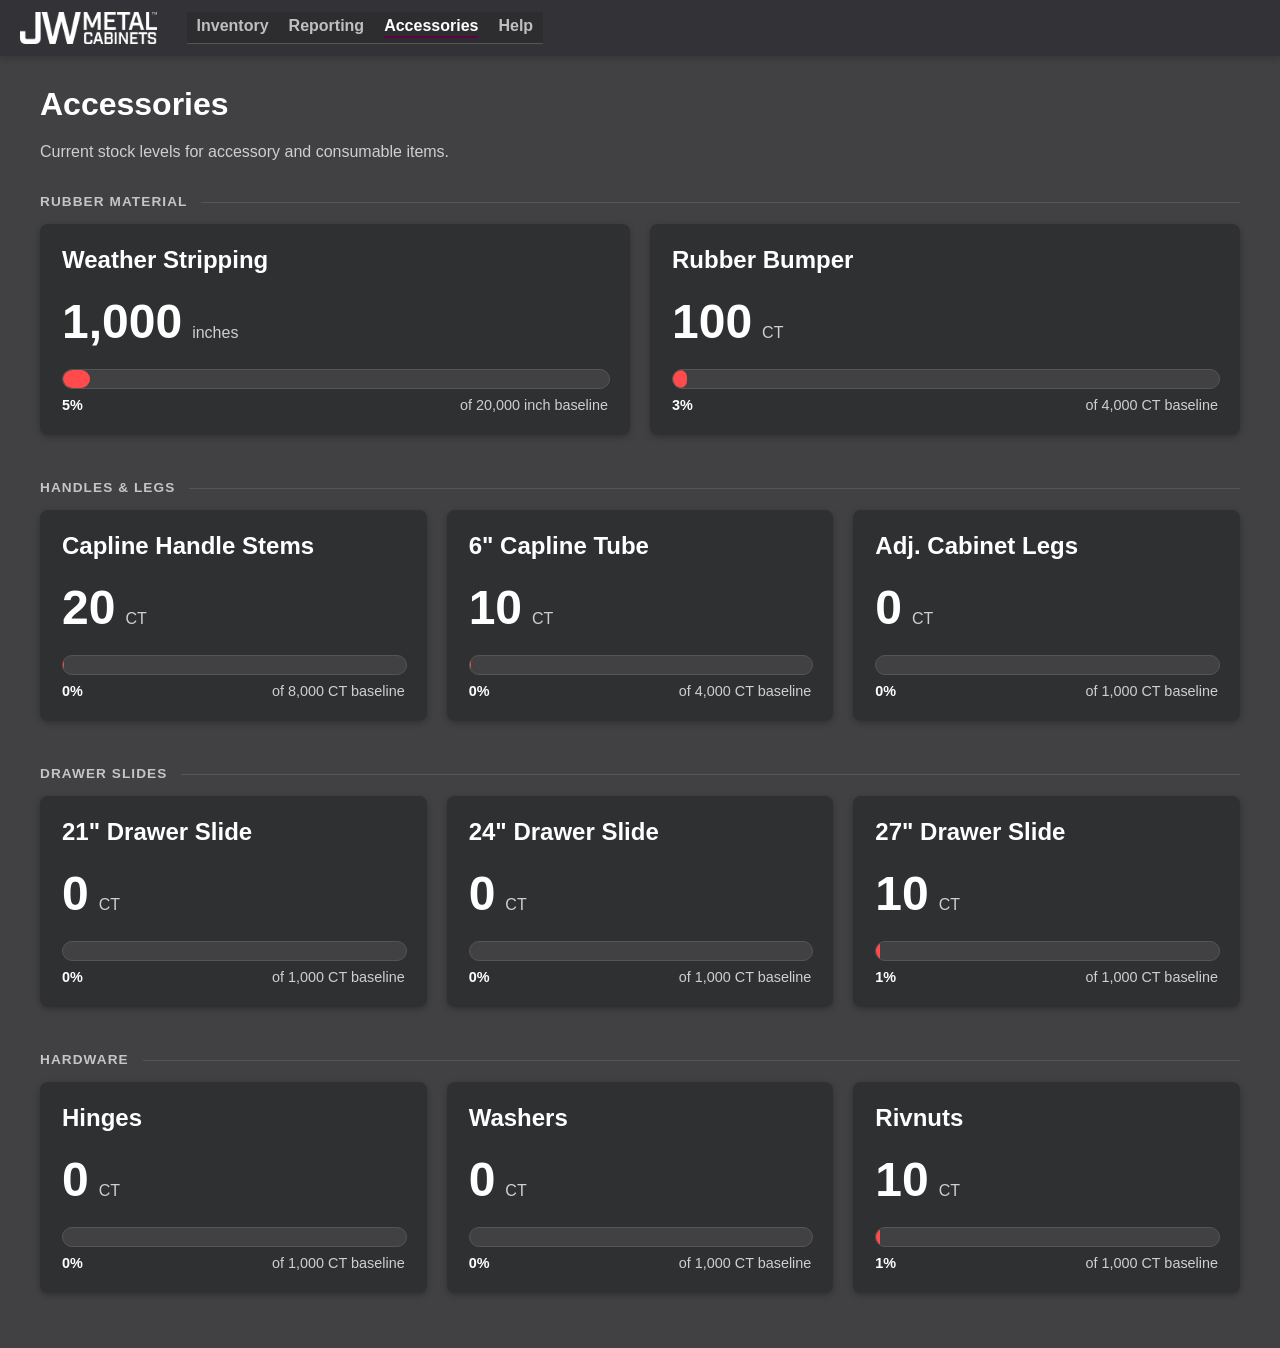
==== accessories.html @ 187a9364 "Add files via upload" ====
<!DOCTYPE html>
<html lang="en">

<head>

    <link rel="icon" href="assets/images/jw-dark.svg" type="image/svg+xml" media="(prefers-color-scheme: dark)">

    <link rel="icon" href="assets/images/jw-light.svg" type="image/svg+xml" media="(prefers-color-scheme: light)">

    <meta charset="UTF-8">

    <meta name="viewport" content="width=device-width, initial-scale=1.0">

    <title>Accessories</title>

    <link rel="stylesheet" href="css/main.css">

</head>


<body>


    <!-- =========================
     HEADER
========================= -->

    <header class="header">

        <div class="header-left">

            <img src="assets/images/JW-Metal-Cabinets-Logo.png" alt="JW Metal Cabinets" class="logo">

            <nav class="nav-bar">

                <a href="index.html" class="nav-link">
                    Inventory
                </a>

                <a href="reporting.html" class="nav-link">
                    Reporting
                </a>

                <a href="accessories.html" class="nav-link active">
                    Accessories
                </a>

                <a href="help.html" class="nav-link">
                    Help
                </a>

            </nav>

        </div>

    </header>


    <!-- =========================
     ACCESSORIES CONTENT
========================= -->

    <div class="reporting-container">

        <h1>Accessories</h1>

        <p class="reporting-intro">
            Current stock levels for accessory and consumable items.
        </p>


        <!-- =========================
         RB GASKET
    ========================= -->


        <div class="consumable-group">

            <div class="consumable-group-header">
                <span>Rubber Material</span>
            </div>

            <div class="consumable-card-row">

                <div class="reporting-card consumable-card" data-sku="RB_GASKET" data-baseline="20000"
                    data-unit="inches" data-warning="50" data-critical="25" style="--group-color: #15161b;">

                    <h2>Weather Stripping</h2>

                    <div class="material-quantity">

                        <span class="consumable-quantity">
                            --
                        </span>

                        <span class="material-unit">
                            inches
                        </span>

                    </div>


                    <div class="material-progress">

                        <div class="material-progress-bar">
                        </div>

                    </div>


                    <div class="material-status">

                        <span class="consumable-percentage">
                            --%
                        </span>

                        <span>
                            of
                            <span class="consumable-baseline">--</span>
                            <span class="material-unit-singular">inch</span>
                            baseline
                        </span>

                    </div>

                </div>

                <div class="reporting-card consumable-card" data-sku="RB_BUMP" data-baseline="4000" data-unit="CT"
                    data-warning="50" data-critical="10" style="--group-color: #15161b;">

                    <h2>Rubber Bumper</h2>

                    <div class="material-quantity">

                        <span class="consumable-quantity">
                            --
                        </span>

                        <span class="material-unit">
                            inches
                        </span>

                    </div>


                    <div class="material-progress">

                        <div class="material-progress-bar">
                        </div>

                    </div>


                    <div class="material-status">

                        <span class="consumable-percentage">
                            --%
                        </span>

                        <span>
                            of
                            <span class="consumable-baseline">
                                10,000
                            </span>

                            <span class="material-unit">
                                inches
                            </span>

                            baseline
                        </span>

                    </div>

                </div>






            </div>
        </div>







        <!--
        ADD MORE ACCESSORIES HERE

        Two cards inside the same
        .consumable-card-row will
        appear side-by-side.

        Example:

        <div class="consumable-card-row">

            CARD 1

            CARD 2

        </div>

        A single card can also have
        its own .consumable-card-row.
    -->

        <!--

    ACCESSORIES ROW 2
    - CAPLINE HANDLE END STEMS
    - 6" CAPLINE TUBE

    -->

        <div class="consumable-group">

            <div class="consumable-group-header">
                <span>handles & legs</span>
            </div>



            <div class="consumable-card-row three-column-row">

                <div class="reporting-card consumable-card" data-sku="CAP_STEM" data-baseline="8000" data-unit="CT"
                    data-warning="50" data-critical="25" style="--group-color: #7e4615;">


                    <h2>Capline Handle Stems</h2>

                    <div class="material-quantity">

                        <span class="consumable-quantity">
                            --
                        </span>

                        <span class="material-unit">
                            inches
                        </span>

                    </div>


                    <div class="material-progress">

                        <div class="material-progress-bar">
                        </div>

                    </div>


                    <div class="material-status">

                        <span class="consumable-percentage">
                            --%
                        </span>

                        <span>
                            of
                            <span class="consumable-baseline">
                                10,000
                            </span>

                            <span class="material-unit">
                                inches
                            </span>

                            baseline
                        </span>

                    </div>

                </div>

                <div class="reporting-card consumable-card" data-sku="CAP_6IN_TUBE" data-baseline="4000" data-unit="CT"
                    data-warning="50" data-critical="25" style="--group-color: #7e4615;">

                    <h2>6" Capline Tube</h2>

                    <div class="material-quantity">

                        <span class="consumable-quantity">
                            --
                        </span>

                        <span class="material-unit">
                            inches
                        </span>

                    </div>


                    <div class="material-progress">

                        <div class="material-progress-bar">
                        </div>

                    </div>


                    <div class="material-status">

                        <span class="consumable-percentage">
                            --%
                        </span>

                        <span>
                            of
                            <span class="consumable-baseline">
                                10,000
                            </span>

                            <span class="material-unit">
                                inches
                            </span>

                            baseline
                        </span>

                    </div>



                </div>


                <div class="reporting-card consumable-card" data-sku="CAB_LEG" data-baseline="1000" data-unit="CT"
                    data-warning="50" data-critical="25" style="--group-color: #7e4615;">

                    <h2>Adj. Cabinet Legs</h2>

                    <div class="material-quantity">

                        <span class="consumable-quantity">
                            --
                        </span>

                        <span class="material-unit">
                            inches
                        </span>

                    </div>


                    <div class="material-progress">

                        <div class="material-progress-bar">
                        </div>

                    </div>


                    <div class="material-status">

                        <span class="consumable-percentage">
                            --%
                        </span>

                        <span>
                            of
                            <span class="consumable-baseline">
                                10,000
                            </span>

                            <span class="material-unit">
                                inches
                            </span>

                            baseline
                        </span>

                    </div>


                </div>

            </div>
        </div>
















        <!--
    END OF ROW 2
    -->

        <div class="consumable-group">

            <div class="consumable-group-header">
                <span>drawer slides</span>
            </div>


            <div class="consumable-card-row three-column-row">

                <div class="reporting-card consumable-card" data-sku="CAB_LEG" data-baseline="1000" data-unit="CT"
                    data-warning="50" data-critical="25" style="--group-color: #25498b;">

                    <h2>21" Drawer Slide</h2>

                    <div class="material-quantity">

                        <span class="consumable-quantity">
                            --
                        </span>

                        <span class="material-unit">
                            inches
                        </span>

                    </div>


                    <div class="material-progress">

                        <div class="material-progress-bar">
                        </div>

                    </div>


                    <div class="material-status">

                        <span class="consumable-percentage">
                            --%
                        </span>

                        <span>
                            of
                            <span class="consumable-baseline">
                                10,000
                            </span>

                            <span class="material-unit">
                                inches
                            </span>

                            baseline
                        </span>

                    </div>

                </div>

                <div class="reporting-card consumable-card" data-sku="CAB_LEG" data-baseline="1000" data-unit="CT"
                    data-warning="50" data-critical="25" style="--group-color: #25498b;">

                    <h2>24" Drawer Slide</h2>

                    <div class="material-quantity">

                        <span class="consumable-quantity">
                            --
                        </span>

                        <span class="material-unit">
                            inches
                        </span>

                    </div>


                    <div class="material-progress">

                        <div class="material-progress-bar">
                        </div>

                    </div>


                    <div class="material-status">

                        <span class="consumable-percentage">
                            --%
                        </span>

                        <span>
                            of
                            <span class="consumable-baseline">
                                10,000
                            </span>

                            <span class="material-unit">
                                inches
                            </span>

                            baseline
                        </span>

                    </div>

                </div>





                <div class="reporting-card consumable-card" data-sku="CAP_6IN_TUBE" data-baseline="1000" data-unit="CT"
                    data-warning="50" data-critical="25" style="--group-color: #d4e3ff;">

                    <h2>27" Drawer Slide</h2>

                    <div class="material-quantity">

                        <span class="consumable-quantity">
                            --
                        </span>

                        <span class="material-unit">
                            inches
                        </span>

                    </div>


                    <div class="material-progress">

                        <div class="material-progress-bar">
                        </div>

                    </div>


                    <div class="material-status">

                        <span class="consumable-percentage">
                            --%
                        </span>

                        <span>
                            of
                            <span class="consumable-baseline">
                                10,000
                            </span>

                            <span class="material-unit">
                                inches
                            </span>

                            baseline
                        </span>

                    </div>

                </div>
            </div>





        </div>








        <!--
    END OF ROW 3
    START OF ROW 4
    -->






        <div class="consumable-group">

            <div class="consumable-group-header">
                <span>hardware</span>
            </div>


            <div class="consumable-card-row three-column-row">

                <div class="reporting-card consumable-card" data-sku="CAB_LEG" data-baseline="1000" data-unit="CT"
                    data-warning="50" data-critical="25" style="--group-color: #25498b;">

                    <h2>Hinges</h2>

                    <div class="material-quantity">

                        <span class="consumable-quantity">
                            --
                        </span>

                        <span class="material-unit">
                            inches
                        </span>

                    </div>


                    <div class="material-progress">

                        <div class="material-progress-bar">
                        </div>

                    </div>


                    <div class="material-status">

                        <span class="consumable-percentage">
                            --%
                        </span>

                        <span>
                            of
                            <span class="consumable-baseline">
                                10,000
                            </span>

                            <span class="material-unit">
                                inches
                            </span>

                            baseline
                        </span>

                    </div>

                </div>

                <div class="reporting-card consumable-card" data-sku="CAB_LEG" data-baseline="1000" data-unit="CT"
                    data-warning="50" data-critical="25" style="--group-color: #25498b;">

                    <h2>Washers</h2>

                    <div class="material-quantity">

                        <span class="consumable-quantity">
                            --
                        </span>

                        <span class="material-unit">
                            inches
                        </span>

                    </div>


                    <div class="material-progress">

                        <div class="material-progress-bar">
                        </div>

                    </div>


                    <div class="material-status">

                        <span class="consumable-percentage">
                            --%
                        </span>

                        <span>
                            of
                            <span class="consumable-baseline">
                                10,000
                            </span>

                            <span class="material-unit">
                                inches
                            </span>

                            baseline
                        </span>

                    </div>

                </div>





                <div class="reporting-card consumable-card" data-sku="CAP_6IN_TUBE" data-baseline="1000" data-unit="CT"
                    data-warning="50" data-critical="25" style="--group-color: #d4e3ff;">

                    <h2>Rivnuts</h2>

                    <div class="material-quantity">

                        <span class="consumable-quantity">
                            --
                        </span>

                        <span class="material-unit">
                            inches
                        </span>

                    </div>


                    <div class="material-progress">

                        <div class="material-progress-bar">
                        </div>

                    </div>


                    <div class="material-status">

                        <span class="consumable-percentage">
                            --%
                        </span>

                        <span>
                            of
                            <span class="consumable-baseline">
                                10,000
                            </span>

                            <span class="material-unit">
                                inches
                            </span>

                            baseline
                        </span>

                    </div>

                </div>
            </div>





        </div>

<!--
     END OF ROW 4   
-->





    </div>

    <!-- =========================
     JAVASCRIPT
========================= -->

    <script src="assets/js/accessories.js"></script>


</body>

</html>
---- css/main.css ----
:root {

--bg-main: #414042;


    --bg-card: #2f3032;

    --accent: #5f0048;

    --white: #ffffff;
    --grey: #dddddd;

    --green: #6dffac;
    --yellow: #faf069;
    --red: #ff4b4b;


}








html {
    font-family: sans-serif;
    line-height: 1.15;
    -webkit-text-size-adjust: 100%;
    -webkit-tap-highlight-color: transparent;
}



body {
    background-color: #414042;
    color: #ffffff;
    margin: 0;
}

.container{
    padding: 0px 10px;

}


@media (max-width: 768px) {

    .header {
        flex-direction: column;
        align-items: flex-start;
        gap: 10px;
    }

    .logo {
        height: 32px;
    }

    .header h1 {
        font-size: 1.5rem;
    }

    .snapshot-info,
    .column-toggle,
    .dataTables_wrapper {
        padding-left: 15px;
        padding-right: 15px;
    }


.dt-input {
   min-height:38px;
}


.dataTables_wrapper .dt-layout-row {
    display: flex;
    flex-direction: column;
    gap: 12px;
}

.dt-length,
.dt-search input {
        width:100%;
        max-width:none;
        box-sizing:border-box;
    }

   


    
.snapshot-info{
        display:block;
        width:100%;
        text-align:center;
        margin-top:6px;
        padding:0;
    }








}




/* =========================
   HEADER
========================= */

.header {
    display: flex;
    align-items: center;
    justify-content:space-between;
    padding: 12px 20px;
    background-color: #01000f36;
    box-shadow: 0 2px 8px rgba(0,0,0,0.2);
}

.header-left {
    display: flex;
    align-items: center;
    gap: 30px;
}


.logo {
    height: 32px;
    width: auto;
}

.header h1 {
    margin: 0;
    font-size: 1.7rem;
    font-weight: 600;
    color: #ffffff;
}

.controls {
    display: flex;
    flex-wrap: wrap;
    gap: 25px;
    align-items: center;
    padding: 0px 0px;
}

/* =========================
   SNAPSHOT TEXT
========================= */

.snapshot-info {
    color: #6b7280;
    white-space:nowrap;
    margin-left:30px;
}


/* =========================
   TABLE BASE
========================= */

table {
    width: 100%;
    border-collapse: collapse;
    background: #414042;
    border-radius: 10px;
    box-shadow: 0 2px 8px rgba(0, 0, 0, 0.08);
}

#inventoryTable {
    border-collapse: separate;
    border-spacing: 0;
    table-layout: fixed;
    min-width: 900px;
}

/* =========================
   TABLE TEXT + ALIGNMENT
========================= */

tbody tr {
    color: #000000;
    font-family: sans-serif;
    font-weight: 700;
}

#inventoryTable th,
#inventoryTable td {
    text-align: center;
    overflow: hidden;
    text-overflow: ellipsis;
    white-space: nowrap;
}

thead th {
    font-weight: 600;
    letter-spacing: 0.5px;
}


/* =========================
   STICKY HEADER
========================= */

.inv-table {
    max-height: 88vh;
    overflow-x: auto;
    -webkit-overflow-scrolling:touch;
}


.inv-table th {
    position: sticky;
    top: 0;
    background-color: #5f0048;
    z-index: 1;
    box-shadow: inset 0 -1px 0 #000000;
}

/* =========================
   STRIPING (DATATABLE CONTROLLED)
========================= */

table.dataTable tbody tr:nth-child(odd) {
    background-color: #ffffff;
}

table.dataTable tbody tr:nth-child(even) {
    background-color: #dae9f8;
}

table.dataTable tbody tr:nth-child(even) td.dwh-highlight {
    background-color: #e5daf8;
}

table.dataTable tbody tr:nth-child(even) td.onhand-highlight {
    background-color: #dcf8da;
}

table.dataTable tbody tr:nth-child(even) td.forecast-highlight {
    background-color: #f8dada;
}



.forecast-none {
    background-color: #a2ffff !important;
    color: black;
}

.forecast-good {
    background-color: #69ff8c !important;
    color: black;
}

.forecast-low {
    background-color: #ffe89d !important;
    color: black;
}

.forecast-critical {
    background-color: #ff4a4a !important;
    color: white;
    font-weight: bold;
}


/* Hover */
tbody tr:hover {
    background-color: #000000;
    transition: background-color 0.2s ease;
}

/* =========================
   LOCATION COLUMN HIGHLIGHT
   (REPLACE nth-of-type APPROACH LATER)
========================= */



/* =========================
   GRID LINES
========================= */

#inventoryTable td {
    border-right: 1px solid #000000;
}

tbody tr:last-child td {
    border-bottom: none;
}

/* =========================
   BAY SEPARATOR
========================= */

tr.bay-separator td {
    border-top: 1px solid #000000;
}

/* =========================
   DATATABLE UI (DARK HEADER CONTROLS)
========================= */




.dataTables_length label,
.dataTables_info,
.dataTables_filter {
    color: #ffffff;
}

.dataTables_length select {
    background-color: #1f2937;
    color: #ffffff;
    border: 1px solid #374151;
}

.dataTables_length select option {
    background: white;
    color: black;
}

.dataTables_length {
    color-scheme: dark !important;
}

/* DataTables inputs */
.dt-input {
    background-color: #414042 !important;
    color: #ffffff !important;
    border: 1px solid #666;
}



.dt-length {
    display: flex;
    align-items: center;
    gap: 5px;
}

.column-toggle {
    display: flex;
    align-items: center;
    gap: 15px;
    margin-left: 20px;
}

.column-toggle label {
    display: flex;
    align-items: center;
    color: white;
    white-space: nowrap;
}



/* SETTING HOW NAV BAR LOOKS*/

.nav-bar {
    display: flex;
    gap: 20px;
    padding: 5px 10px;
    background-color: #2d2d2f;
    border-bottom: 1px solid #555;
}

.nav-link {
    color: #bfbfbf;
    text-decoration: none;
    font-weight: 600;
    font-size:medium;
    transition: color .2s;

}

.nav-link:hover {
    color: white;
}

.nav-link.active {
    color: #ffffff;
    border-bottom: 2px solid #5f0048;
}

/*  STYLE CONTAINER FOR THE HELP PAGE*/
.help-container {
    max-width: 1000px;
    margin: 30px auto;
    padding: 0 20px;
    color: white;
}

.help-container h1 {
    margin-top: 0;
    margin-bottom: 10px;
}

.help-intro {
    color: #cfcfcf;
    margin-bottom: 30px;
    line-height: 1.6;
}

.help-card {
    background-color: #2f3032;
    border-radius: 8px;
    padding: 22px;
    margin-bottom: 25px;
    box-shadow: 0 2px 6px rgba(0,0,0,.25);
}

.help-card h2 {
    margin-top: 0;
    margin-bottom: 15px;
    color: white;
    border-bottom: 2px solid #5f0048;
    padding-bottom: 8px;
}

.help-card p {
    color: #dddddd;
    line-height: 1.6;
}

.help-card ul {
    margin-top: 10px;
    padding-left: 25px;
}

.help-card li {
    margin-bottom: 8px;
}

.search-example {
    background-color: #414042;
    border-left: 4px solid #5f0048;
    padding: 14px 18px;
    margin: 15px 0;
    font-family: Consolas, monospace;
    border-radius: 4px;
}

.help-tip {
    background-color: #414042;
    border-left: 4px solid #3b82f6;
    padding: 12px 16px;
    margin-top: 15px;
    border-radius: 4px;
    color: #e5e7eb;
}


.help-image {
    width: 100%;
    max-width: 1000px;

    display: block;
    margin: 20px auto 10px;

    border-radius: 8px;
    border: 1px solid #666;

    box-shadow: 0 3px 10px rgba(0,0,0,.35);
}


/*  INVENTORY STATUS COLORS FOR HELP PAGE*/
.legend-good {
    background-color: #69ff8c;
    color: #000;
    padding: 2px 8px;
    border-radius: 4px;
    font-weight: 600;
}

.legend-low {
    background-color: #ffe89d;
    color: #000;
    padding: 2px 8px;
    border-radius: 4px;
    font-weight: 600;
}

.legend-critical {
    background-color: #ff4a4a;
    color: #ffffff;
    padding: 2px 8px;
    border-radius: 4px;
    font-weight: 600;
}

.legend-none {
    background-color: #a2ffff;
    color: #000;
    padding: 2px 8px;
    border-radius: 4px;
    font-weight: 600;
}



/* =========================
   REPORTING PAGE
========================= */

.reporting-container {
    max-width: 1200px;
    margin: 30px auto;
    padding: 0 20px;
    color: white;
}

.reporting-container h1 {
    margin-top: 0;
    margin-bottom: 10px;
}

.reporting-intro {
    color: #cfcfcf;
    margin-bottom: 30px;
    line-height: 1.6;
}

.reporting-card {
    background-color: #2f3032;
    border-radius: 8px;
    padding: 22px;
    margin-bottom: 25px;
    box-shadow: 0 2px 6px rgba(0,0,0,.25);
}

.reporting-card h2 {
    margin-top: 0;
    margin-bottom: 8px;
    color: white;
}

.reporting-card p {
    color: #cfcfcf;
    margin-top: 0;
}

.chart-container {
    position: relative;
    height: 250px;
    margin-top: 20px;
}

.top-parts-chart {
    height: 260px;
}

.top-parts-chart-2 {
    height: 260px;
}



/* =========================================
   REPORTING CHART ROW
========================================= */

.reporting-chart-row {
    display: grid;
    grid-template-columns: 1fr 1fr;
    gap: 20px;
}


/* Keep cards from overflowing */

.reporting-chart-row .reporting-card {
    min-width: 0;
}


/* Stack charts on mobile */

@media (max-width: 768px) {

    .reporting-chart-row {
        grid-template-columns: 1fr;
    }

}



/* =========================================
   REPORTING FILTER
========================================= */

.reporting-filter-container {
    margin-bottom: 20px;
}


.reporting-filter-container label {
    display: block;

    margin-bottom: 6px;

    font-size: 14px;

    font-weight: 500;

    color: #ffffff;
}


.reporting-filter {
    width: 100%;

    box-sizing: border-box;

    padding: 9px 12px;

    border: 1px solid #666;

    border-radius: 6px;

    background-color: #2f2f30;

    color: white;

    font-size: 14px;
}


.reporting-filter::placeholder {
    color: #aaa;
}


.reporting-filter:focus {
    outline: none;

    border-color: #5f0048;
}






/* =========================================
   ACCESSORIES / CONSUMABLE CARDS
========================================= */

.consumable-card-row {
    display: grid;
    grid-template-columns: repeat(2, minmax(0, 1fr));
    gap: 20px;
    margin-bottom: 20px;
}


/* 3 CARDS IN THIS ROW */

.consumable-card-row.three-column-row {
    grid-template-columns: repeat(3, minmax(0, 1fr));
}


/* =========================================
   MOBILE
========================================= */

@media (max-width: 768px) {

    .consumable-card-row,
    .consumable-card-row.three-column-row {
        grid-template-columns: 1fr;
    }

}

/* =========================================
   MATERIAL QUANTITY
========================================= */

.material-quantity {
    display: flex;
    align-items: baseline;
    gap: 10px;
    margin-top: 20px;
}


.consumable-quantity {
    font-size: 3rem;
    font-weight: 700;
    color: white;
}


.material-unit {
    color: #cfcfcf;
}


/* =========================================
   MATERIAL PROGRESS BAR
========================================= */

.material-progress {
    width: 100%;
    height: 18px;
    background-color: #414042;
    border: 1px solid #555;
    border-radius: 10px;
    overflow: hidden;
    margin-top: 20px;
}


.material-progress-bar {
    height: 100%;
    width: 0%;
    border-radius: 10px;

    transition:
        width 0.5s ease,
        background-color 0.3s ease;
}


/* =========================================
   MATERIAL STATUS COLORS
========================================= */

.material-progress-bar.material-good {
    background-color: #6dffac;
}


.material-progress-bar.material-warning {
    background-color: #faf069;
}


.material-progress-bar.material-critical {
    background-color: #ff4b4b;
}


/* =========================================
   MATERIAL STATUS TEXT
========================================= */

.material-status {
    display: flex;
    justify-content: space-between;
    align-items: center;

    margin-top: 8px;

    color: #cfcfcf;
    font-size: 0.9rem;
}


.consumable-percentage {
    font-weight: 700;
    color: white;
}

.consumable-card {
    background-color: var(--card-color, #2f3032);
   /* border-top: 4px solid var(--group-color, #555);*/
}



/* =========================================
   CONSUMABLE GROUP COLOR WEDGE
========================================= */

.consumable-card {
    position: relative;
    overflow: hidden;
}

/* =========================================
   GROUP HEADER
========================================= */

.consumable-group-header {
    display: flex;
    align-items: center;

    margin-bottom: 14px;

    color: #c5c5c5;

    font-size: 0.85rem;
    font-weight: 700;

    text-transform: uppercase;
    letter-spacing: 0.08em;
}


/* LINE AFTER GROUP NAME */

.consumable-group-header::after {
    content: "";

    flex: 1;

    height: 1px;

    margin-left: 14px;

    background-color: #555;
}





/* COLOR WEDGE */
/*
.consumable-card::after {
    content: "";
    position: absolute;

    top: 0;
    right: 0;

    width: 45px;
    height: 45px;

    background-color: var(--group-color, #555);

    clip-path: polygon(
        100% 0,
        100% 100%,
        0 0
    );

    pointer-events: none;
}
    */
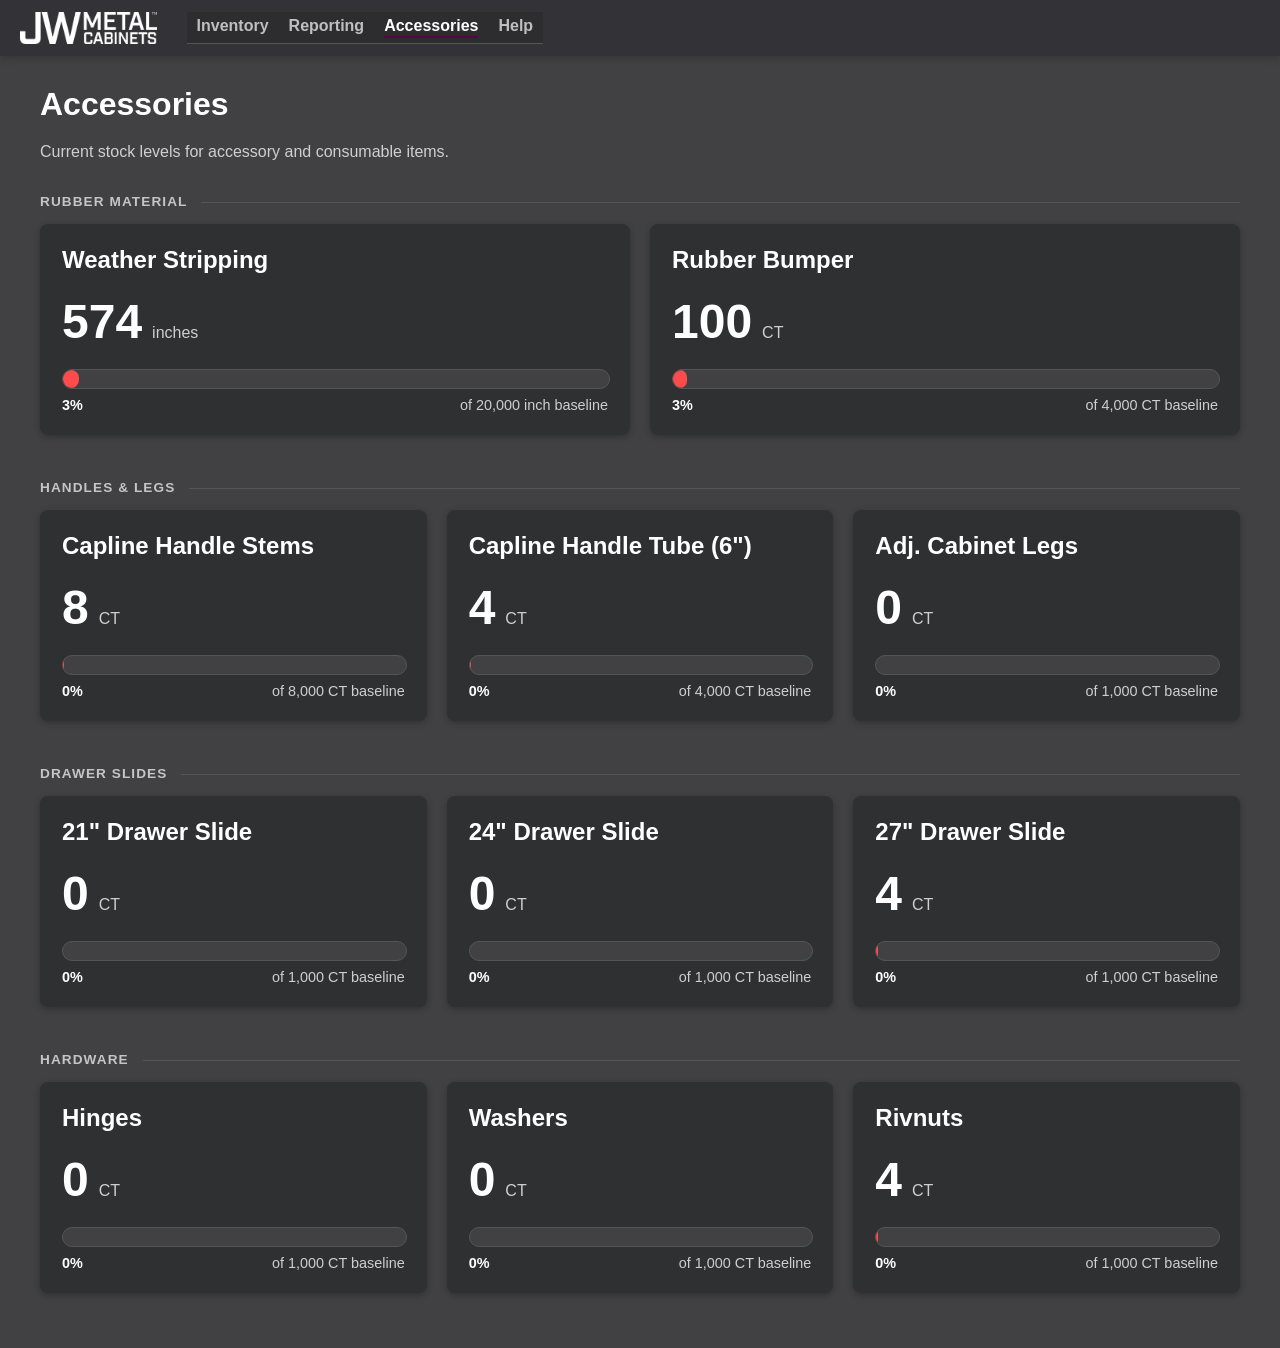
==== commit 766f0c06: "Add files via upload" ====
--- a/accessories.html
+++ b/accessories.html
@@ -280,7 +280,7 @@
                 <div class="reporting-card consumable-card" data-sku="CAP_6IN_TUBE" data-baseline="4000" data-unit="CT"
                     data-warning="50" data-critical="25" style="--group-color: #7e4615;">
 
-                    <h2>6" Capline Tube</h2>
+                    <h2>Capline Handle Tube (6")</h2>
 
                     <div class="material-quantity">
 
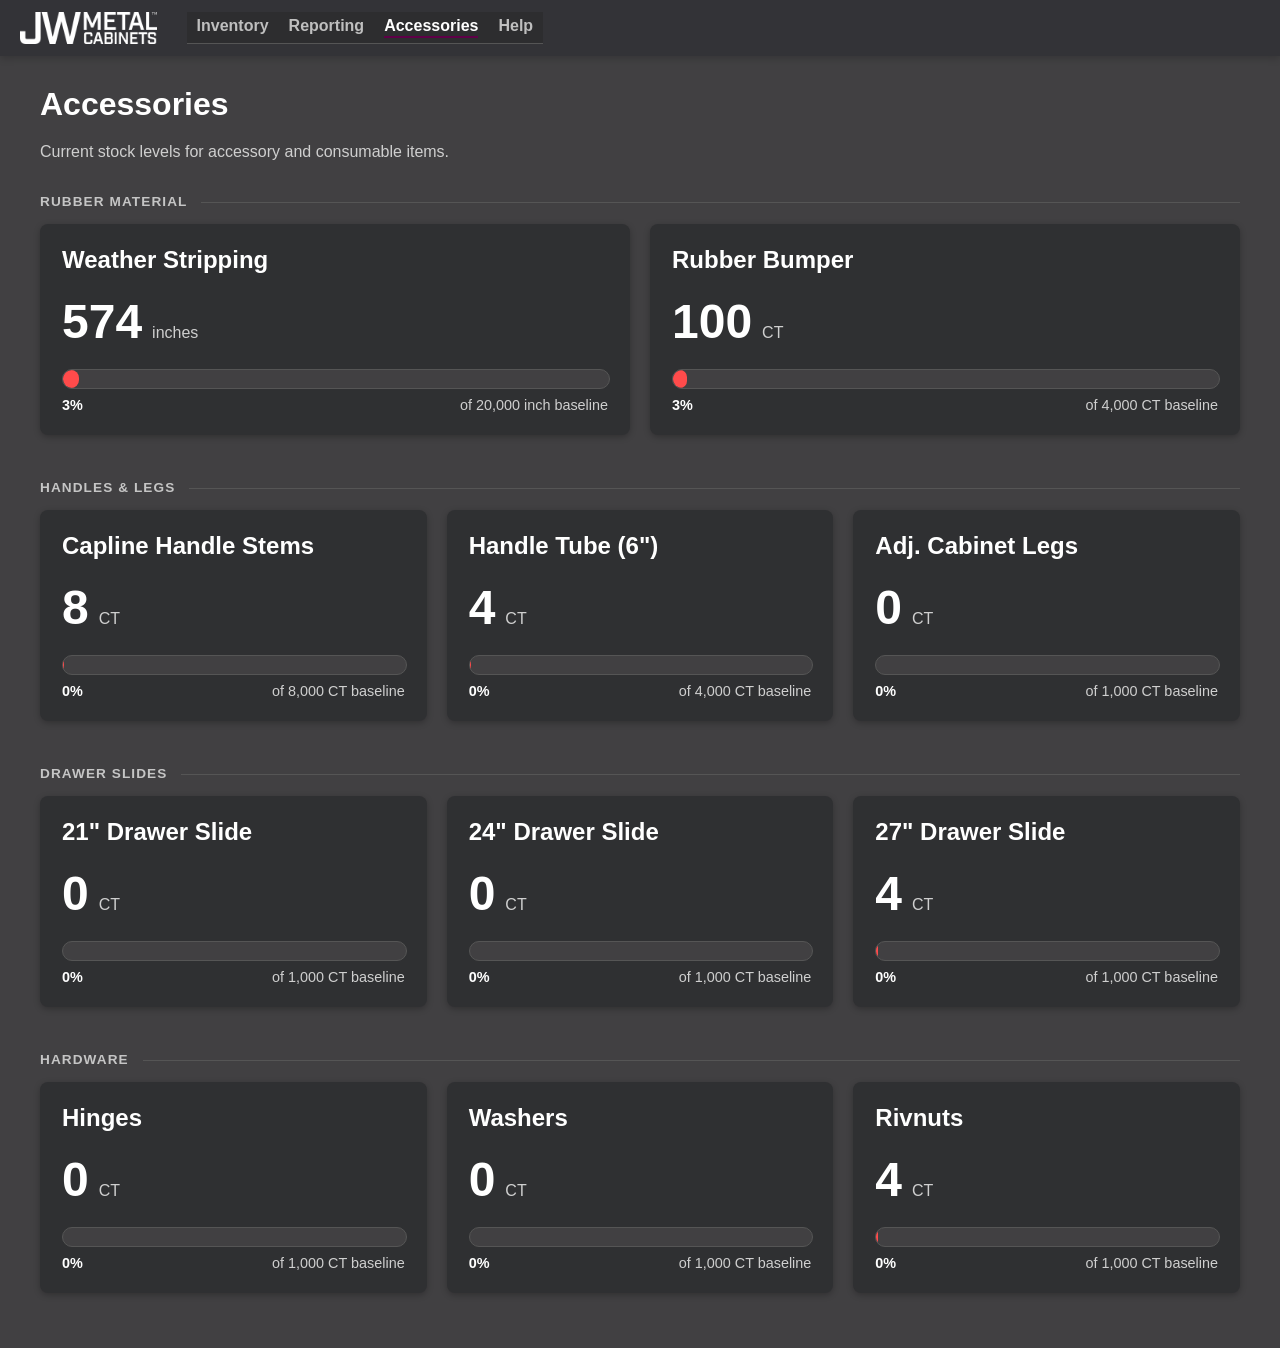
==== commit b1b4a217: "Update accessories.html" ====
--- a/accessories.html
+++ b/accessories.html
@@ -280,7 +280,7 @@
                 <div class="reporting-card consumable-card" data-sku="CAP_6IN_TUBE" data-baseline="4000" data-unit="CT"
                     data-warning="50" data-critical="25" style="--group-color: #7e4615;">
 
-                    <h2>Capline Handle Tube (6")</h2>
+                    <h2>Handle Tube (6")</h2>
 
                     <div class="material-quantity">
 
@@ -771,4 +771,4 @@
 
 </body>
 
-</html>+</html>
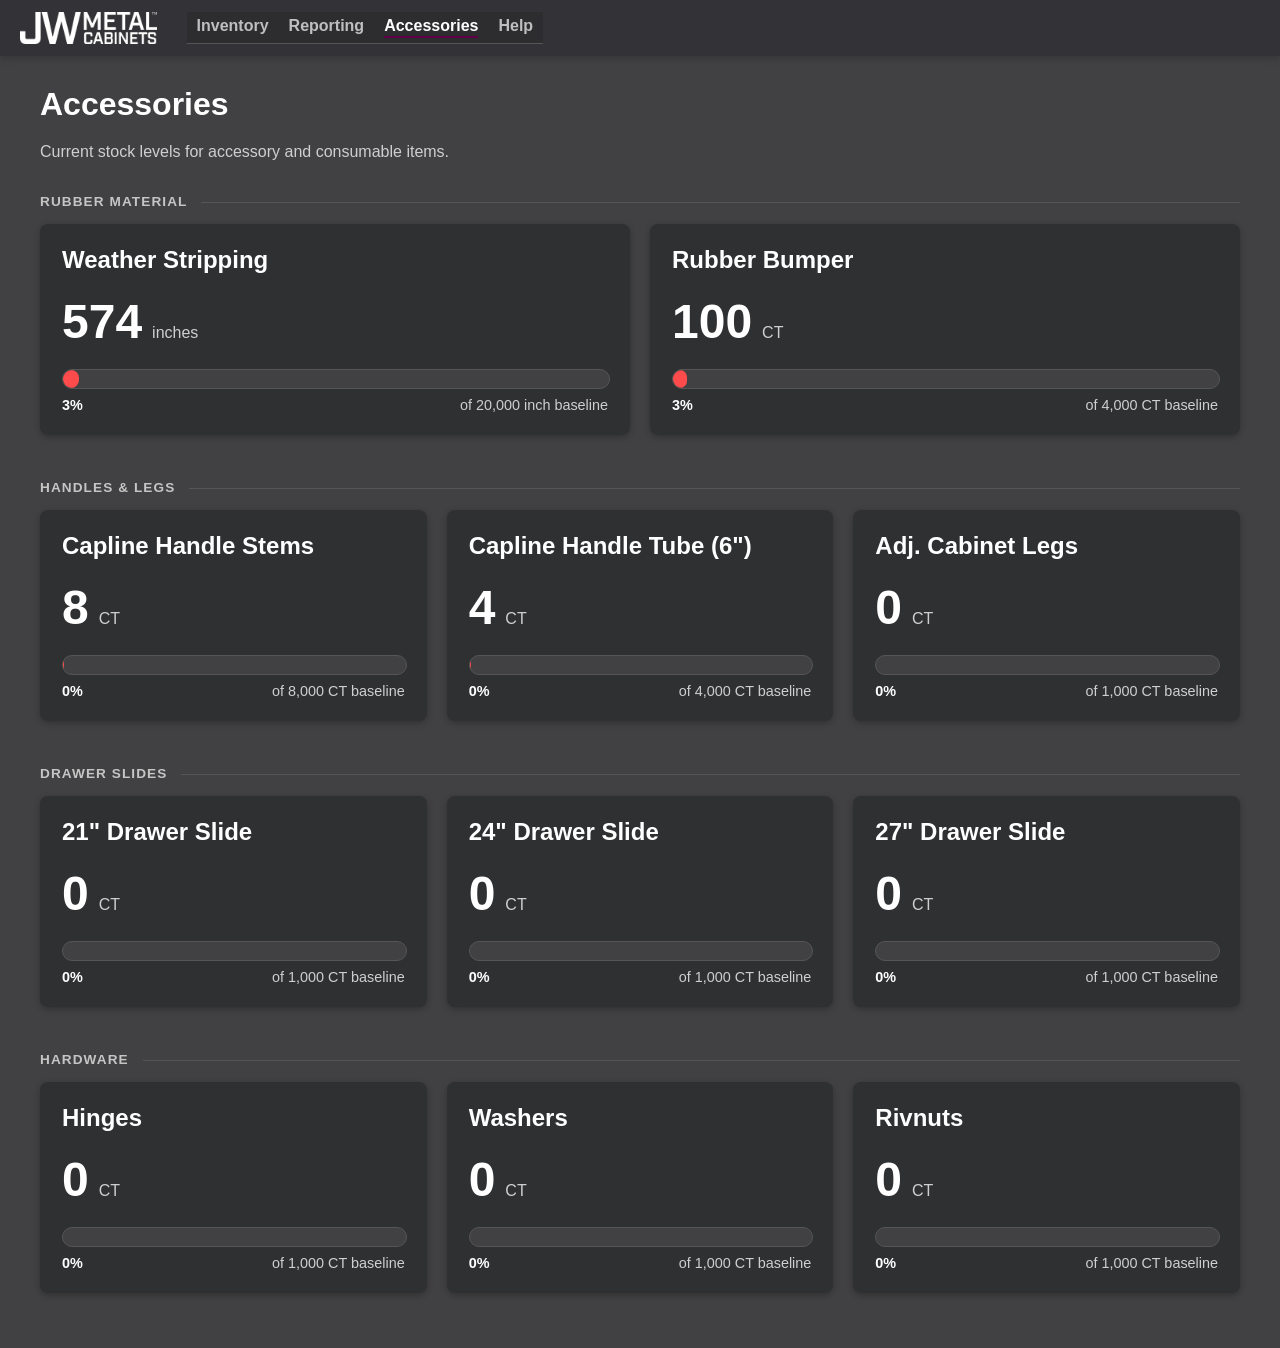
==== commit fbaea26d: "Add files via upload" ====
--- a/accessories.html
+++ b/accessories.html
@@ -280,7 +280,7 @@
                 <div class="reporting-card consumable-card" data-sku="CAP_6IN_TUBE" data-baseline="4000" data-unit="CT"
                     data-warning="50" data-critical="25" style="--group-color: #7e4615;">
 
-                    <h2>Handle Tube (6")</h2>
+                    <h2>Capline Handle Tube (6")</h2>
 
                     <div class="material-quantity">
 
@@ -410,7 +410,7 @@
 
             <div class="consumable-card-row three-column-row">
 
-                <div class="reporting-card consumable-card" data-sku="CAB_LEG" data-baseline="1000" data-unit="CT"
+                <div class="reporting-card consumable-card" data-sku="21DWSL" data-baseline="1000" data-unit="CT"
                     data-warning="50" data-critical="25" style="--group-color: #25498b;">
 
                     <h2>21" Drawer Slide</h2>
@@ -459,7 +459,7 @@
 
                 </div>
 
-                <div class="reporting-card consumable-card" data-sku="CAB_LEG" data-baseline="1000" data-unit="CT"
+                <div class="reporting-card consumable-card" data-sku="24DWSL" data-baseline="1000" data-unit="CT"
                     data-warning="50" data-critical="25" style="--group-color: #25498b;">
 
                     <h2>24" Drawer Slide</h2>
@@ -512,7 +512,7 @@
 
 
 
-                <div class="reporting-card consumable-card" data-sku="CAP_6IN_TUBE" data-baseline="1000" data-unit="CT"
+                <div class="reporting-card consumable-card" data-sku="27DWSL" data-baseline="1000" data-unit="CT"
                     data-warning="50" data-critical="25" style="--group-color: #d4e3ff;">
 
                     <h2>27" Drawer Slide</h2>
@@ -594,7 +594,7 @@
 
             <div class="consumable-card-row three-column-row">
 
-                <div class="reporting-card consumable-card" data-sku="CAB_LEG" data-baseline="1000" data-unit="CT"
+                <div class="reporting-card consumable-card" data-sku="CAB_HINGE" data-baseline="1000" data-unit="CT"
                     data-warning="50" data-critical="25" style="--group-color: #25498b;">
 
                     <h2>Hinges</h2>
@@ -643,7 +643,7 @@
 
                 </div>
 
-                <div class="reporting-card consumable-card" data-sku="CAB_LEG" data-baseline="1000" data-unit="CT"
+                <div class="reporting-card consumable-card" data-sku="HD_WASHER" data-baseline="1000" data-unit="CT"
                     data-warning="50" data-critical="25" style="--group-color: #25498b;">
 
                     <h2>Washers</h2>
@@ -696,7 +696,7 @@
 
 
 
-                <div class="reporting-card consumable-card" data-sku="CAP_6IN_TUBE" data-baseline="1000" data-unit="CT"
+                <div class="reporting-card consumable-card" data-sku="HD_RIVNUT" data-baseline="1000" data-unit="CT"
                     data-warning="50" data-critical="25" style="--group-color: #d4e3ff;">
 
                     <h2>Rivnuts</h2>
@@ -771,4 +771,4 @@
 
 </body>
 
-</html>
+</html>
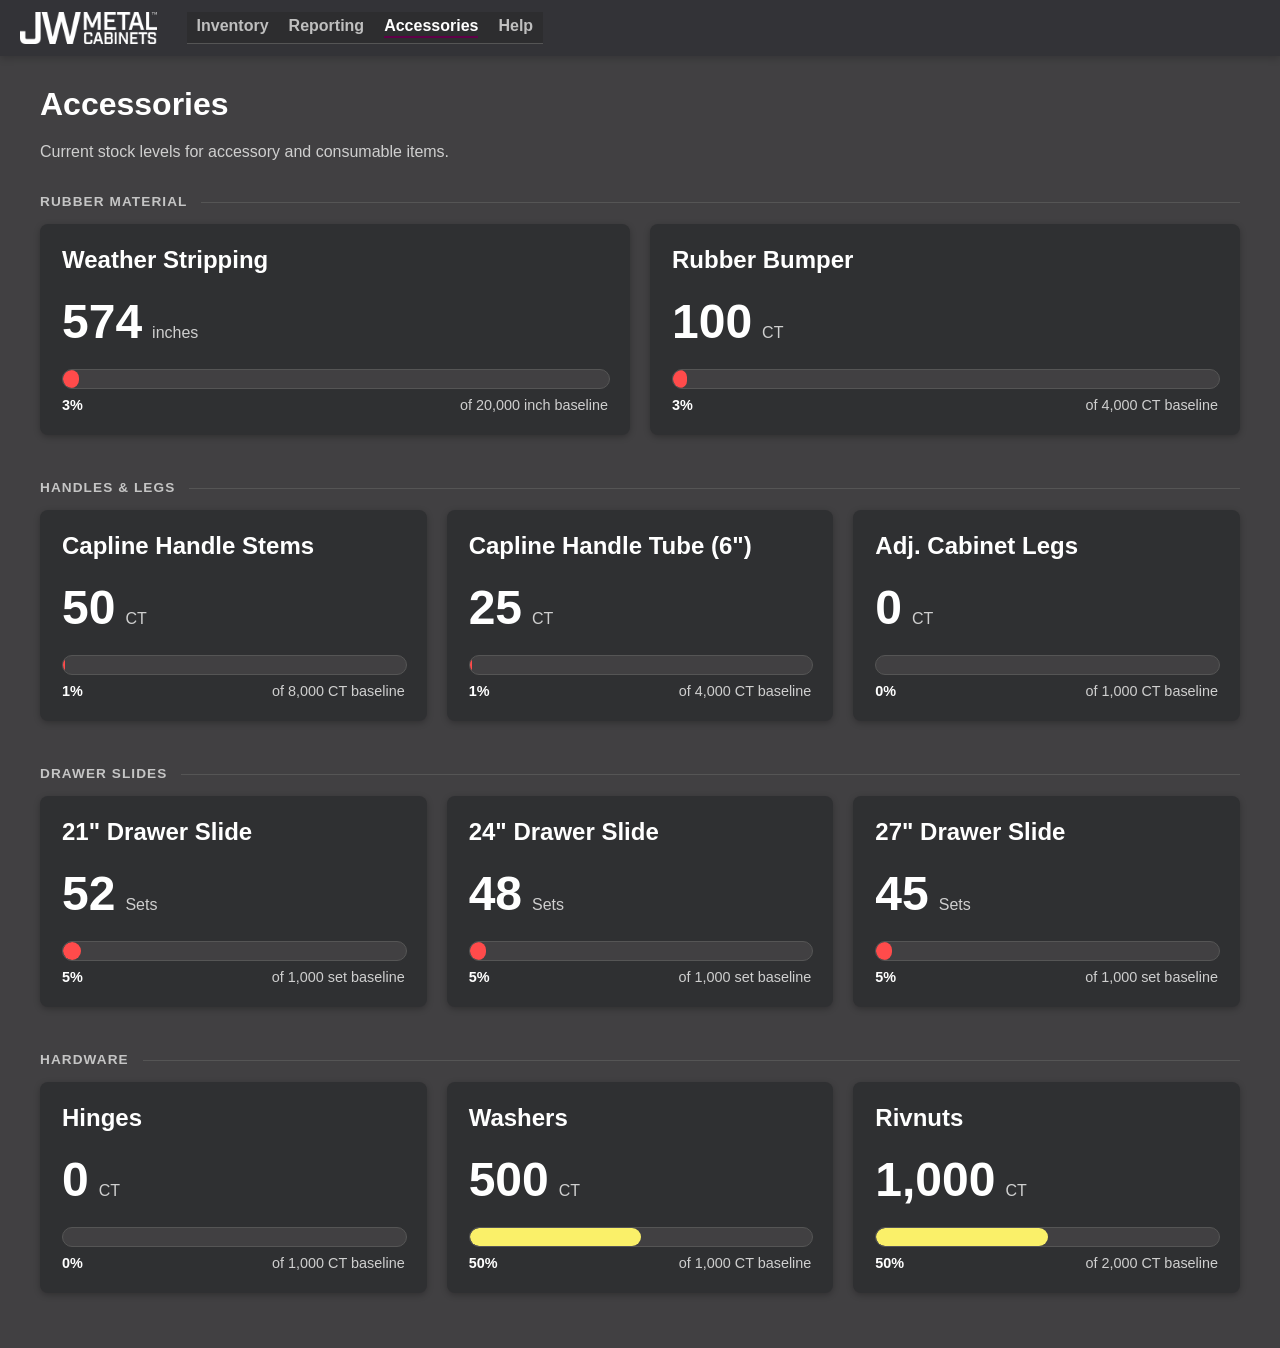
==== commit 3ee5f310: "Add files via upload" ====
--- a/accessories.html
+++ b/accessories.html
@@ -410,7 +410,7 @@
 
             <div class="consumable-card-row three-column-row">
 
-                <div class="reporting-card consumable-card" data-sku="21DWSL" data-baseline="1000" data-unit="CT"
+                <div class="reporting-card consumable-card" data-sku="21DWSL" data-baseline="1000" data-unit="Sets"
                     data-warning="50" data-critical="25" style="--group-color: #25498b;">
 
                     <h2>21" Drawer Slide</h2>
@@ -448,18 +448,17 @@
                                 10,000
                             </span>
 
-                            <span class="material-unit">
-                                inches
-                            </span>
-
-                            baseline
-                        </span>
-
-                    </div>
-
-                </div>
-
-                <div class="reporting-card consumable-card" data-sku="24DWSL" data-baseline="1000" data-unit="CT"
+                            
+                            <span class="material-unit-singular">set</span>
+
+                            baseline
+                        </span>
+
+                    </div>
+
+                </div>
+
+                <div class="reporting-card consumable-card" data-sku="24DWSL" data-baseline="1000" data-unit="Sets"
                     data-warning="50" data-critical="25" style="--group-color: #25498b;">
 
                     <h2>24" Drawer Slide</h2>
@@ -497,22 +496,20 @@
                                 10,000
                             </span>
 
-                            <span class="material-unit">
-                                inches
-                            </span>
-
-                            baseline
-                        </span>
-
-                    </div>
-
-                </div>
-
-
-
-
-
-                <div class="reporting-card consumable-card" data-sku="27DWSL" data-baseline="1000" data-unit="CT"
+                            <span class="material-unit-singular">set</span>
+
+                            baseline
+                        </span>
+
+                    </div>
+
+                </div>
+
+
+
+
+
+                <div class="reporting-card consumable-card" data-sku="27DWSL" data-baseline="1000" data-unit="Sets"
                     data-warning="50" data-critical="25" style="--group-color: #d4e3ff;">
 
                     <h2>27" Drawer Slide</h2>
@@ -550,9 +547,7 @@
                                 10,000
                             </span>
 
-                            <span class="material-unit">
-                                inches
-                            </span>
+                            <span class="material-unit-singular">set</span>
 
                             baseline
                         </span>
@@ -696,7 +691,7 @@
 
 
 
-                <div class="reporting-card consumable-card" data-sku="HD_RIVNUT" data-baseline="1000" data-unit="CT"
+                <div class="reporting-card consumable-card" data-sku="HD_RIVNUT" data-baseline="2000" data-unit="CT"
                     data-warning="50" data-critical="25" style="--group-color: #d4e3ff;">
 
                     <h2>Rivnuts</h2>
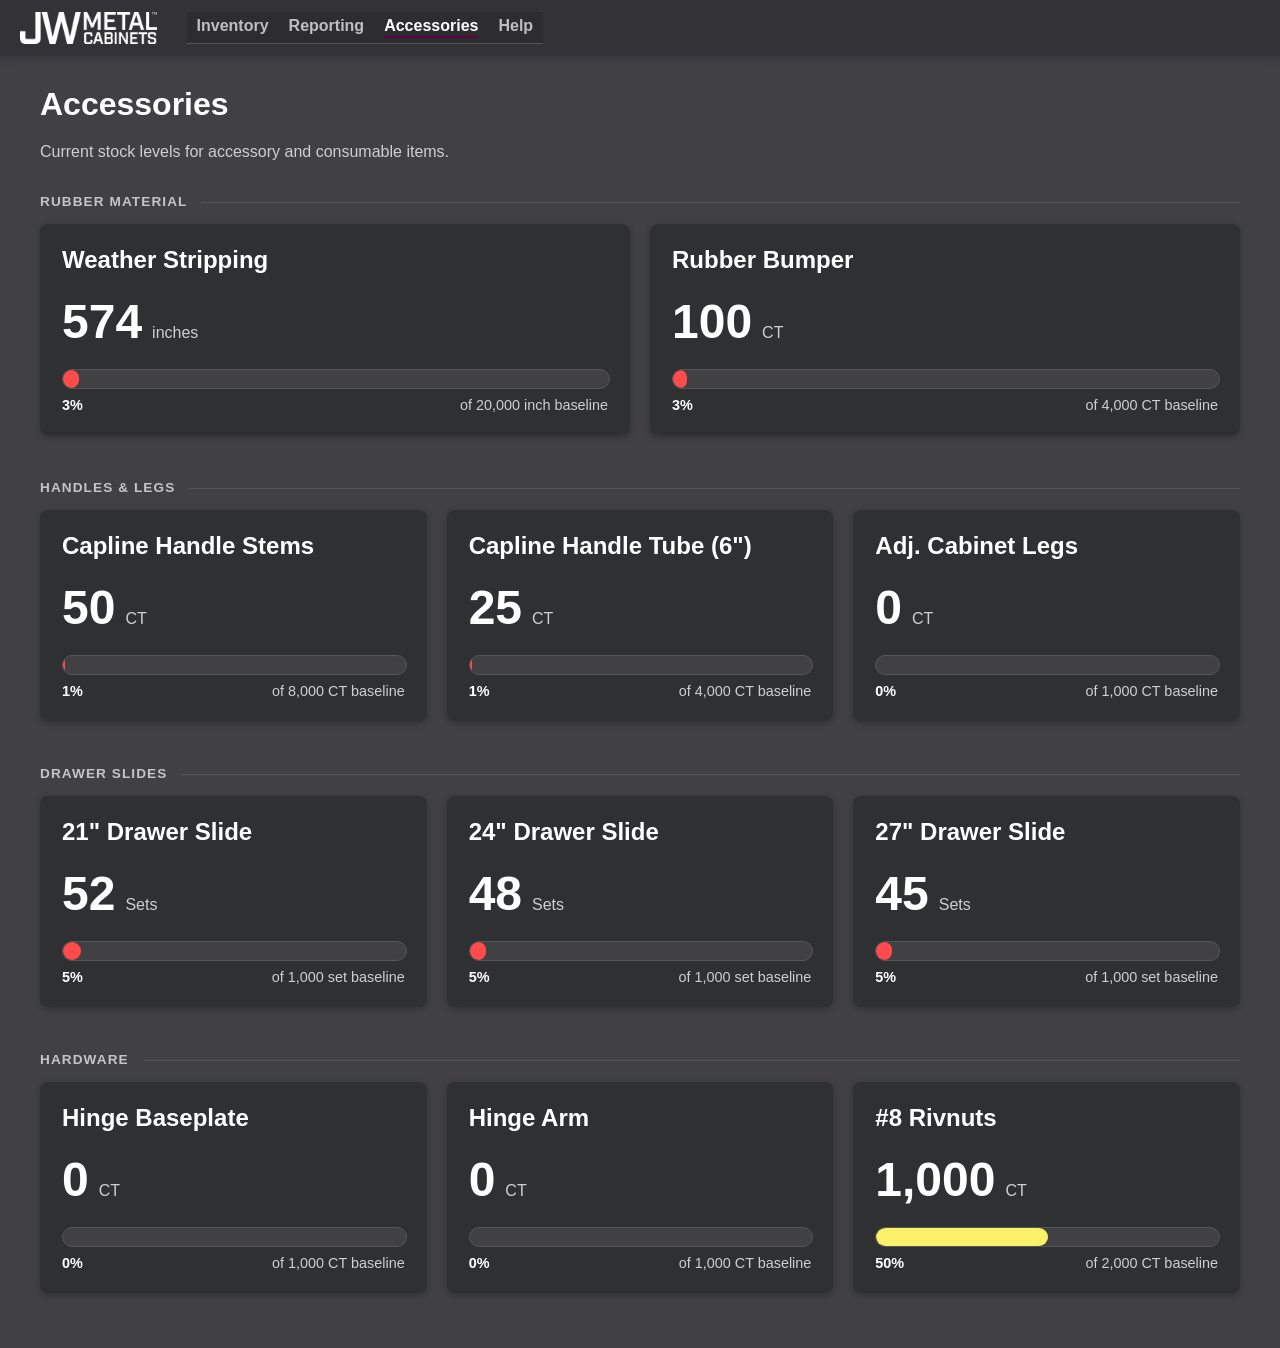
==== commit 1a3fff4a: "Add files via upload" ====
--- a/accessories.html
+++ b/accessories.html
@@ -589,10 +589,10 @@
 
             <div class="consumable-card-row three-column-row">
 
-                <div class="reporting-card consumable-card" data-sku="CAB_HINGE" data-baseline="1000" data-unit="CT"
+                <div class="reporting-card consumable-card" data-sku="HINGE_BP" data-baseline="1000" data-unit="CT"
                     data-warning="50" data-critical="25" style="--group-color: #25498b;">
 
-                    <h2>Hinges</h2>
+                    <h2>Hinge Baseplate</h2>
 
                     <div class="material-quantity">
 
@@ -638,10 +638,10 @@
 
                 </div>
 
-                <div class="reporting-card consumable-card" data-sku="HD_WASHER" data-baseline="1000" data-unit="CT"
+                <div class="reporting-card consumable-card" data-sku="HINGE_ARM" data-baseline="1000" data-unit="CT"
                     data-warning="50" data-critical="25" style="--group-color: #25498b;">
 
-                    <h2>Washers</h2>
+                    <h2>Hinge Arm</h2>
 
                     <div class="material-quantity">
 
@@ -694,7 +694,7 @@
                 <div class="reporting-card consumable-card" data-sku="HD_RIVNUT" data-baseline="2000" data-unit="CT"
                     data-warning="50" data-critical="25" style="--group-color: #d4e3ff;">
 
-                    <h2>Rivnuts</h2>
+                    <h2>#8 Rivnuts</h2>
 
                     <div class="material-quantity">
 
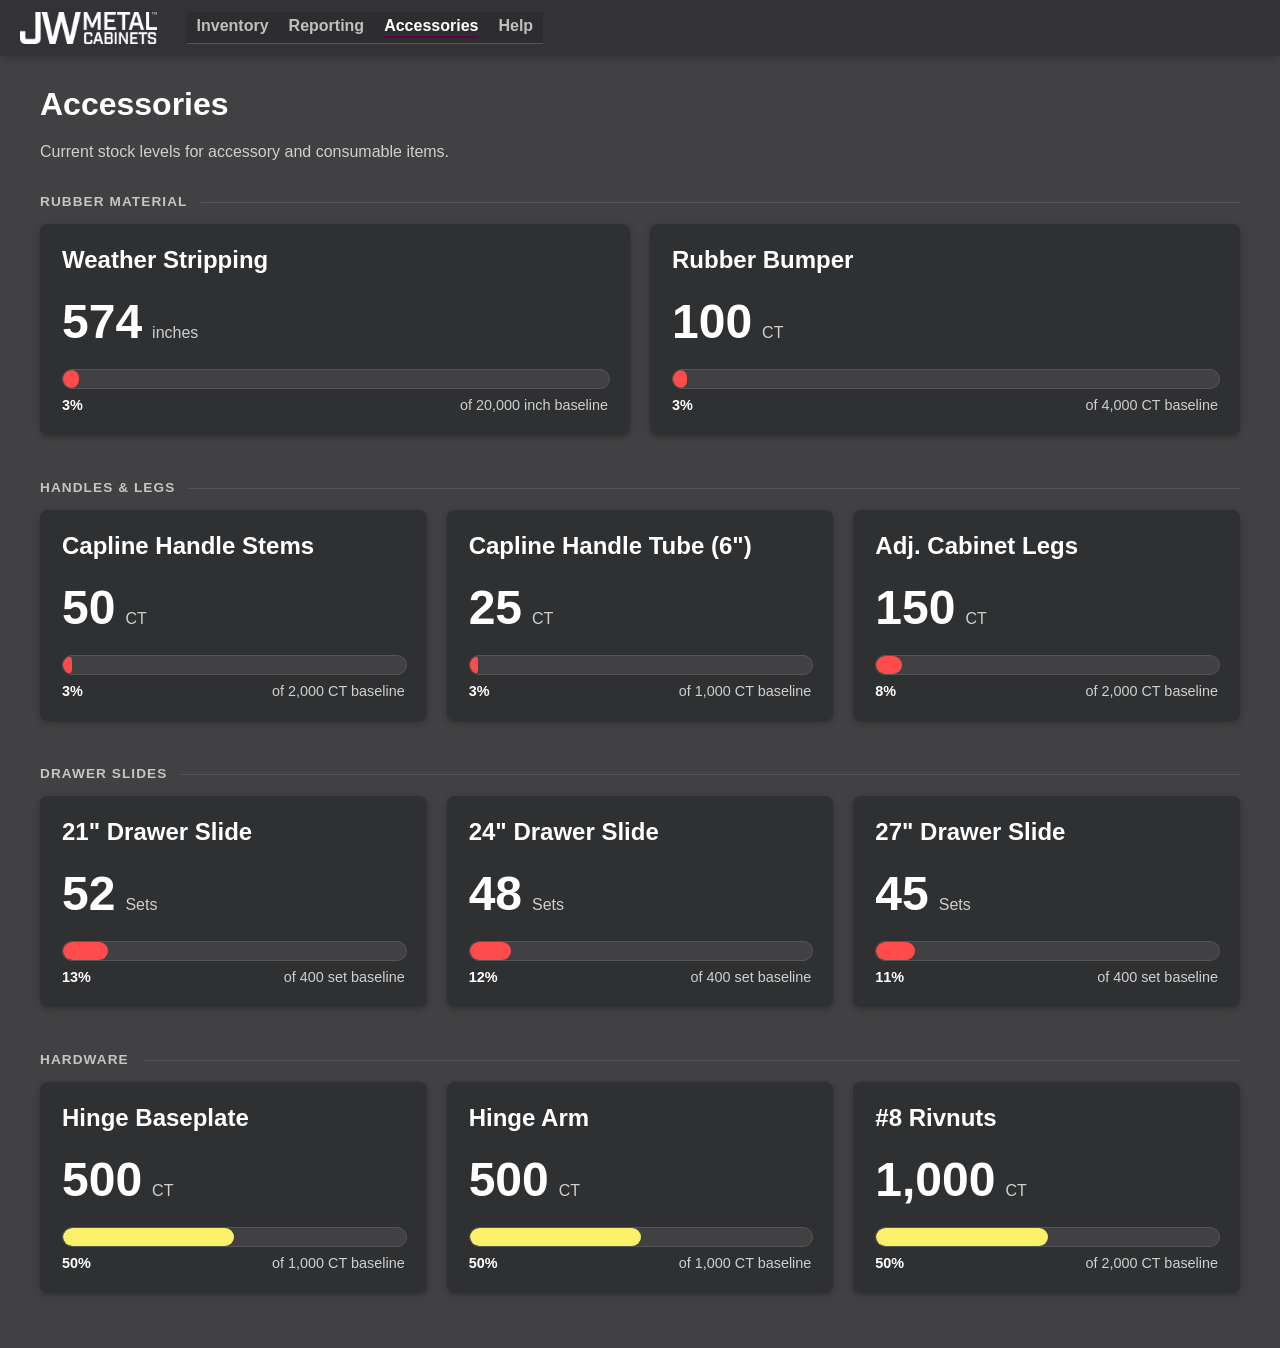
==== commit 5cdb6536: "Add files via upload" ====
--- a/accessories.html
+++ b/accessories.html
@@ -227,7 +227,7 @@
 
             <div class="consumable-card-row three-column-row">
 
-                <div class="reporting-card consumable-card" data-sku="CAP_STEM" data-baseline="8000" data-unit="CT"
+                <div class="reporting-card consumable-card" data-sku="CAP_STEM" data-baseline="2000" data-unit="CT"
                     data-warning="50" data-critical="25" style="--group-color: #7e4615;">
 
 
@@ -277,7 +277,7 @@
 
                 </div>
 
-                <div class="reporting-card consumable-card" data-sku="CAP_6IN_TUBE" data-baseline="4000" data-unit="CT"
+                <div class="reporting-card consumable-card" data-sku="CAP_6IN_TUBE" data-baseline="1000" data-unit="CT"
                     data-warning="50" data-critical="25" style="--group-color: #7e4615;">
 
                     <h2>Capline Handle Tube (6")</h2>
@@ -329,7 +329,7 @@
                 </div>
 
 
-                <div class="reporting-card consumable-card" data-sku="CAB_LEG" data-baseline="1000" data-unit="CT"
+                <div class="reporting-card consumable-card" data-sku="CAB_LEG" data-baseline="2000" data-unit="CT"
                     data-warning="50" data-critical="25" style="--group-color: #7e4615;">
 
                     <h2>Adj. Cabinet Legs</h2>
@@ -410,7 +410,7 @@
 
             <div class="consumable-card-row three-column-row">
 
-                <div class="reporting-card consumable-card" data-sku="21DWSL" data-baseline="1000" data-unit="Sets"
+                <div class="reporting-card consumable-card" data-sku="21DWSL" data-baseline="400" data-unit="Sets"
                     data-warning="50" data-critical="25" style="--group-color: #25498b;">
 
                     <h2>21" Drawer Slide</h2>
@@ -458,7 +458,7 @@
 
                 </div>
 
-                <div class="reporting-card consumable-card" data-sku="24DWSL" data-baseline="1000" data-unit="Sets"
+                <div class="reporting-card consumable-card" data-sku="24DWSL" data-baseline="400" data-unit="Sets"
                     data-warning="50" data-critical="25" style="--group-color: #25498b;">
 
                     <h2>24" Drawer Slide</h2>
@@ -509,7 +509,7 @@
 
 
 
-                <div class="reporting-card consumable-card" data-sku="27DWSL" data-baseline="1000" data-unit="Sets"
+                <div class="reporting-card consumable-card" data-sku="27DWSL" data-baseline="400" data-unit="Sets"
                     data-warning="50" data-critical="25" style="--group-color: #d4e3ff;">
 
                     <h2>27" Drawer Slide</h2>
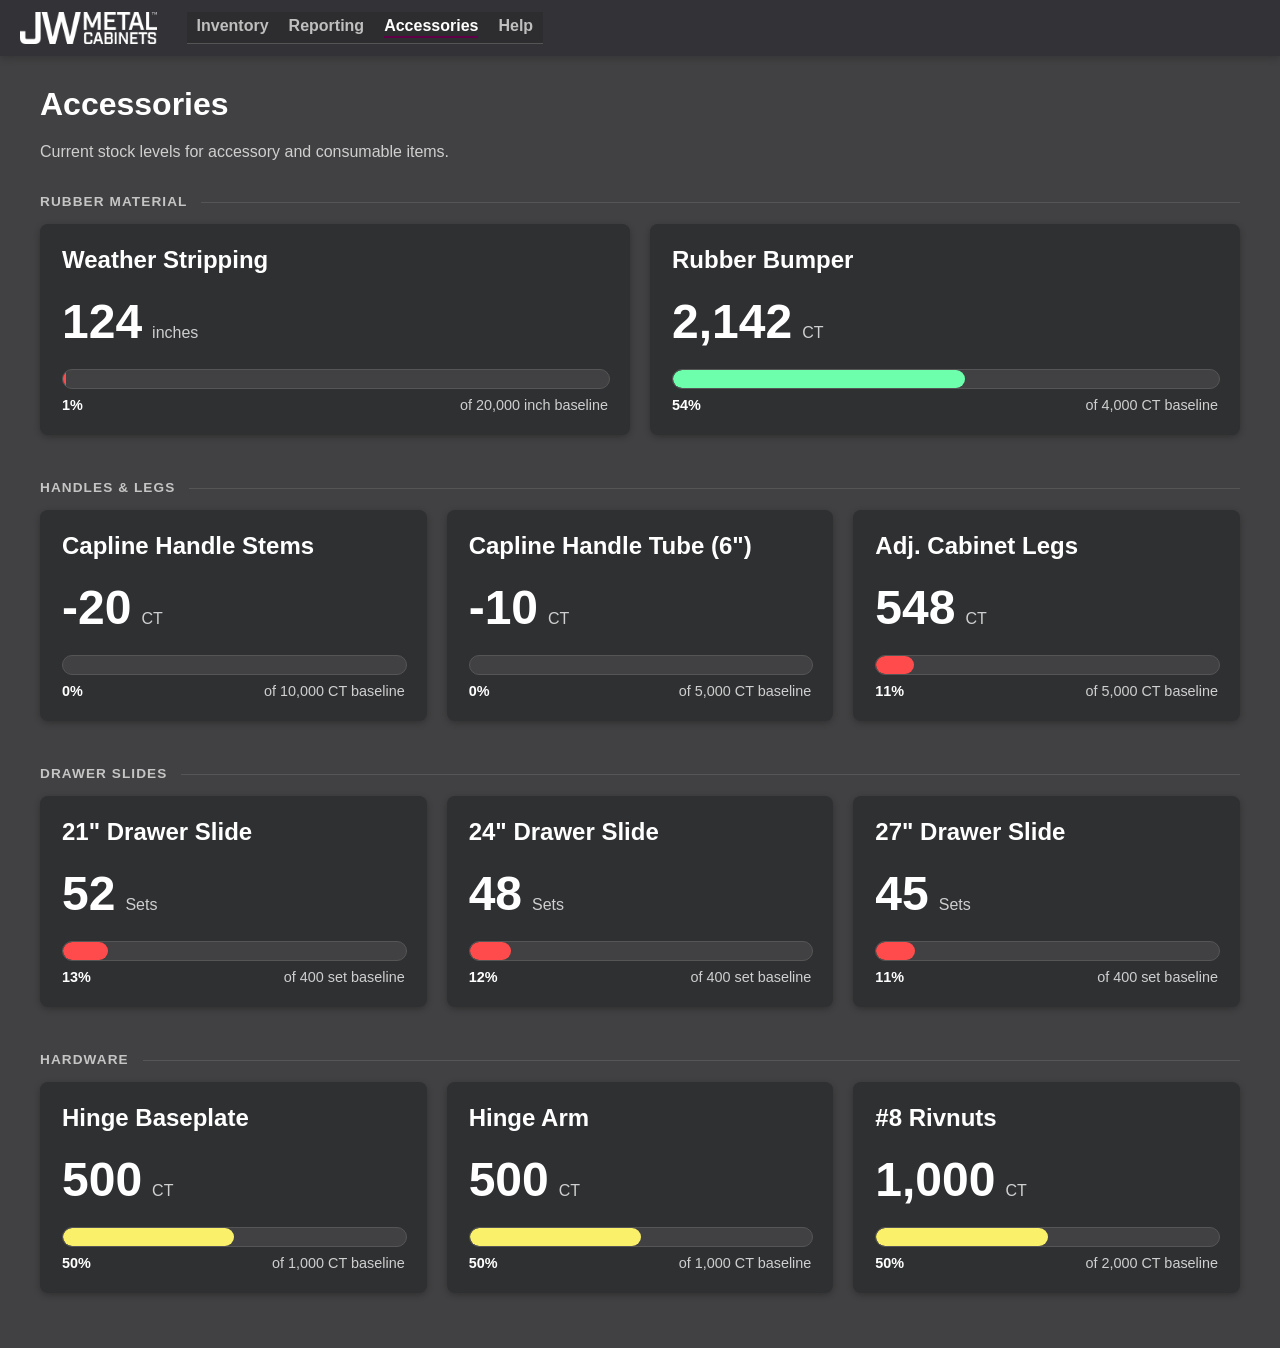
==== commit bf0ee8bd: "Update accessories.html" ====
--- a/accessories.html
+++ b/accessories.html
@@ -227,7 +227,7 @@
 
             <div class="consumable-card-row three-column-row">
 
-                <div class="reporting-card consumable-card" data-sku="CAP_STEM" data-baseline="2000" data-unit="CT"
+                <div class="reporting-card consumable-card" data-sku="CAP_STEM" data-baseline="10000" data-unit="CT"
                     data-warning="50" data-critical="25" style="--group-color: #7e4615;">
 
 
@@ -277,7 +277,7 @@
 
                 </div>
 
-                <div class="reporting-card consumable-card" data-sku="CAP_6IN_TUBE" data-baseline="1000" data-unit="CT"
+                <div class="reporting-card consumable-card" data-sku="CAP_6IN_TUBE" data-baseline="5000" data-unit="CT"
                     data-warning="50" data-critical="25" style="--group-color: #7e4615;">
 
                     <h2>Capline Handle Tube (6")</h2>
@@ -329,7 +329,7 @@
                 </div>
 
 
-                <div class="reporting-card consumable-card" data-sku="CAB_LEG" data-baseline="2000" data-unit="CT"
+                <div class="reporting-card consumable-card" data-sku="CAB_LEG" data-baseline="5000" data-unit="CT"
                     data-warning="50" data-critical="25" style="--group-color: #7e4615;">
 
                     <h2>Adj. Cabinet Legs</h2>
@@ -766,4 +766,4 @@
 
 </body>
 
-</html>+</html>
